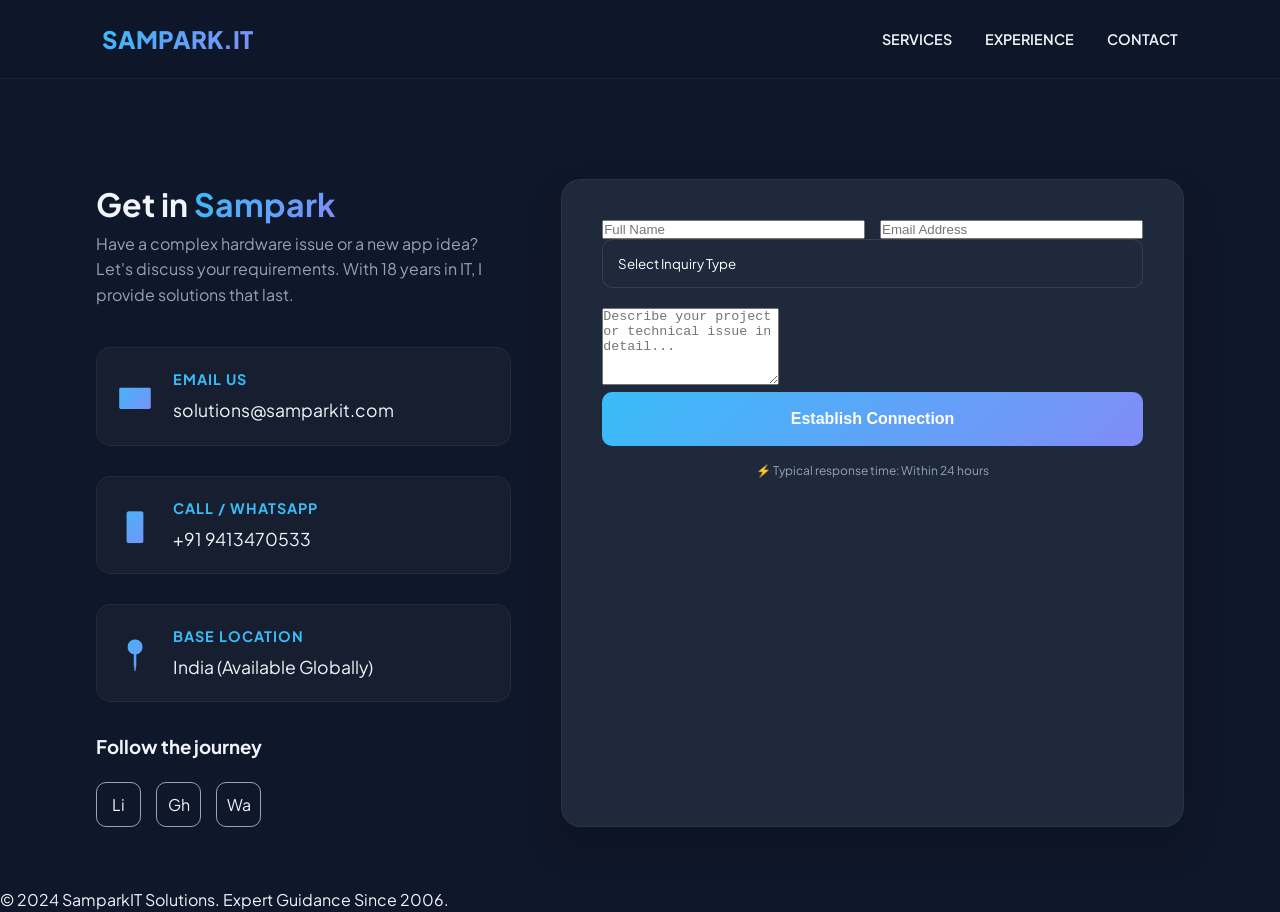
==== contact.html @ a1d3b314 "Add files via upload" ====
<!DOCTYPE html>
<html lang="en">
<head>
    <meta charset="UTF-8">
    <meta name="viewport" content="width=device-width, initial-scale=1.0">
    <title>Contact | SamparkIT Solutions</title>
    <link rel="stylesheet" href="style.css">
    <style>
        /* Specific Styles for Contact Page */
        .contact-wrapper {
            display: grid;
            grid-template-columns: 1fr 1.5fr;
            gap: 50px;
            margin-top: 40px;
        }

        .contact-info h2 { font-size: 2.5rem; margin-bottom: 20px; }
        
        .info-item {
            display: flex;
            align-items: center;
            gap: 20px;
            margin-bottom: 30px;
            background: rgba(255, 255, 255, 0.03);
            padding: 20px;
            border-radius: 15px;
            border: 1px solid rgba(255, 255, 255, 0.05);
            transition: 0.3s;
        }

        .info-item:hover {
            border-color: var(--accent);
            background: rgba(56, 189, 248, 0.05);
        }

        .info-icon {
            font-size: 1.8rem;
            background: var(--gradient);
            -webkit-background-clip: text;
            -webkit-text-fill-color: transparent;
        }

        .info-text h4 { margin: 0; color: var(--accent); font-size: 0.9rem; letter-spacing: 1px; text-transform: uppercase; }
        .info-text p { margin: 5px 0 0; font-size: 1.1rem; color: var(--text-main); }

        .contact-form-card {
            background: var(--card-bg);
            padding: 40px;
            border-radius: 20px;
            border: 1px solid rgba(255, 255, 255, 0.05);
            box-shadow: 0 20px 40px rgba(0,0,0,0.2);
        }

        select {
            width: 100%; padding: 15px; margin-bottom: 20px;
            background: #1e293b; border: 1px solid rgba(255,255,255,0.1);
            color: white; border-radius: 10px; font-family: inherit;
            appearance: none;
        }

        .social-links { display: flex; gap: 15px; margin-top: 20px; }
        .social-icon {
            width: 45px; height: 45px;
            display: flex; align-items: center; justify-content: center;
            border: 1px solid var(--text-dim); border-radius: 10px;
            color: var(--text-main); text-decoration: none; transition: 0.3s;
        }
        .social-icon:hover { border-color: var(--accent); color: var(--accent); transform: translateY(-3px); }

        @media (max-width: 850px) {
            .contact-wrapper { grid-template-columns: 1fr; }
        }
    </style>
</head>
<body>
    <header>
        <a href="index.html" class="logo">SAMPARK.IT</a>
        <nav>
            <a href="services.html">SERVICES</a>
            <a href="experience.html">EXPERIENCE</a>
            <a href="contact.html">CONTACT</a>
        </nav>
    </header>

    <div class="container">
        <div class="contact-wrapper">
            
            <!-- Left Side: Info -->
            <div class="contact-info">
                <h1>Get in <span class="grad-text">Sampark</span></h1>
                <p style="color:var(--text-dim); margin-bottom: 40px;">
                    Have a complex hardware issue or a new app idea? Let's discuss your requirements. With 18 years in IT, I provide solutions that last.
                </p>

                <div class="info-item">
                    <div class="info-icon">📧</div>
                    <div class="info-text">
                        <h4>Email Us</h4>
                        <p>solutions@samparkit.com</p>
                    </div>
                </div>

                <div class="info-item">
                    <div class="info-icon">📱</div>
                    <div class="info-text">
                        <h4>Call / WhatsApp</h4>
                        <p>+91 9413470533</p>
                    </div>
                </div>

                <div class="info-item">
                    <div class="info-icon">📍</div>
                    <div class="info-text">
                        <h4>Base Location</h4>
                        <p>India (Available Globally)</p>
                    </div>
                </div>

                <h3>Follow the journey</h3>
                <div class="social-links">
                    <a href="#" class="social-icon">Li</a> <!-- LinkedIn -->
                    <a href="#" class="social-icon">Gh</a> <!-- GitHub -->
                    <a href="#" class="social-icon">Wa</a> <!-- WhatsApp -->
                </div>
            </div>

            <!-- Right Side: Form -->
            <div class="contact-form-card">
                <form>
                    <div style="display: grid; grid-template-columns: 1fr 1fr; gap: 15px;">
                        <input type="text" placeholder="Full Name" required>
                        <input type="email" placeholder="Email Address" required>
                    </div>
                    
                    <select required>
                        <option value="" disabled selected>Select Inquiry Type</option>
                        <option value="hardware">Hardware Infrastructure</option>
                        <option value="networking">Networking & Security</option>
                        <option value="app">Flutter App Development</option>
                        <option value="web">Web Engineering</option>
                        <option value="consultation">IT Consultation</option>
                    </select>

                    <textarea rows="5" placeholder="Describe your project or technical issue in detail..." required></textarea>
                    
                    <button type="submit" class="btn" style="width: 100%; font-size: 1rem; padding: 18px;">
                        Establish Connection
                    </button>
                    
                    <p style="text-align: center; font-size: 12px; color: var(--text-dim); margin-top: 15px;">
                        ⚡ Typical response time: Within 24 hours
                    </p>
                </form>
            </div>

        </div>
    </div>

    <footer>&copy; 2024 SamparkIT Solutions. Expert Guidance Since 2006.</footer>
</body>
</html>
---- style.css ----
@import url('https://fonts.googleapis.com/css2?family=Plus+Jakarta+Sans:wght@300;400;600;800&display=swap');

:root {
    --bg: #0f172a;
    --card-bg: #1e293b;
    --accent: #38bdf8;
    --gradient: linear-gradient(135deg, #38bdf8 0%, #818cf8 100%);
    --text-main: #f1f5f9;
    --text-dim: #94a3b8;
}

* { margin: 0; padding: 0; box-sizing: border-box; }

body {
    font-family: 'Plus Jakarta Sans', sans-serif;
    background-color: var(--bg);
    color: var(--text-main);
    line-height: 1.6;
    overflow-x: hidden;
}

/* Navbar */
header {
    padding: 20px 8%;
    display: flex;
    justify-content: space-between;
    align-items: center;
    background: rgba(15, 23, 42, 0.9);
    backdrop-filter: blur(12px);
    position: sticky;
    top: 0;
    z-index: 1000;
    border-bottom: 1px solid rgba(255,255,255,0.05);
}

.logo {
    font-size: 1.5rem;
    font-weight: 800;
    background: var(--gradient);
    -webkit-background-clip: text;
    -webkit-text-fill-color: transparent;
    text-decoration: none;
}

nav a {
    color: var(--text-main);
    text-decoration: none;
    margin-left: 30px;
    font-weight: 600;
    font-size: 0.9rem;
    transition: 0.3s;
}

nav a:hover { color: var(--accent); }

/* Layout */
.container { width: 85%; max-width: 1100px; margin: auto; padding: 60px 0; }

.grad-text {
    background: var(--gradient);
    -webkit-background-clip: text;
    -webkit-text-fill-color: transparent;
}

.btn {
    background: var(--gradient);
    color: white;
    padding: 14px 28px;
    border-radius: 10px;
    text-decoration: none;
    font-weight: 700;
    display: inline-block;
    transition: 0.4s;
    border: none;
}

.btn:hover { transform: translateY(-3px); box-shadow: 0 10px 20px rgba(56, 189, 248, 0.3); }

/* Components */
.card {
    background: var(--card-bg);
    padding: 30px;
    border-radius: 20px;
    border: 1px solid rgba(255, 255, 255, 0.05);
    transition: 0.4s;
    position: relative;
}

.card:hover { border-color: var(--accent); transform: translateY(-5px); }

.grid { display: grid; grid-template-columns: repeat(auto-fit, minmax(300px, 1fr)); gap: 25px; margin-top: 40px; }

/* Badge */
.exp-badge {
    display: inline-block;
    padding: 6px 16px;
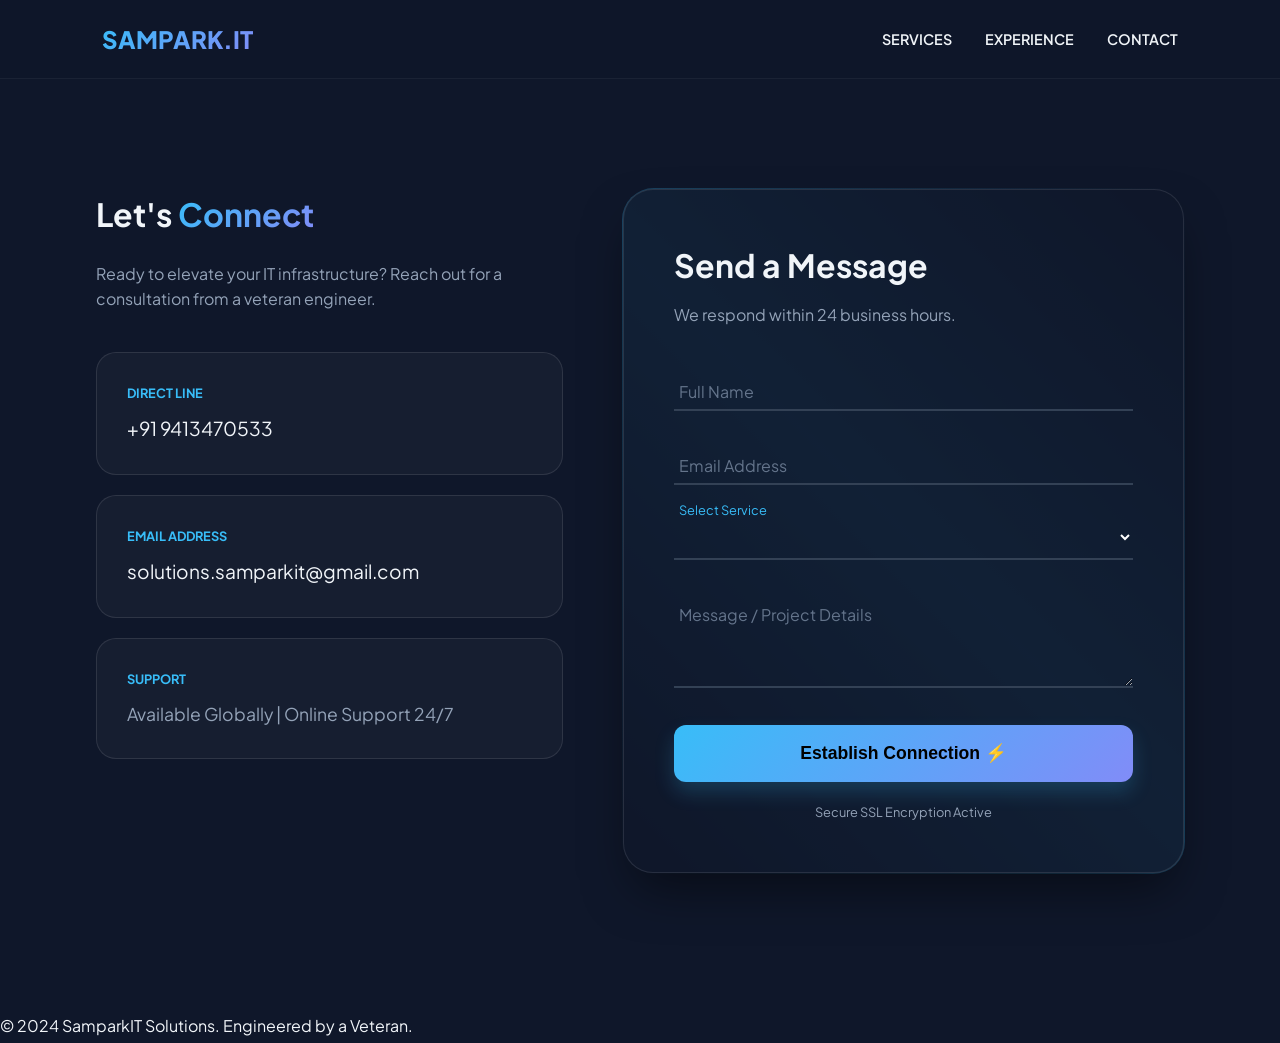
==== commit 4ed17d85: "Update contact.html" ====
--- a/contact.html
+++ b/contact.html
@@ -1,78 +1,150 @@
 <!DOCTYPE html>
 <html lang="en">
 <head>
+    <!-- Google tag (gtag.js) - Google Analytics -->
+    <script async src="https://www.googletagmanager.com/gtag/js?id=G-PD1MJ5YRSR"></script>
+    <script>
+      window.dataLayer = window.dataLayer || [];
+      function gtag(){dataLayer.push(arguments);}
+      gtag('js', new Date());
+      gtag('config', 'G-PD1MJ5YRSR');
+    </script>
+
     <meta charset="UTF-8">
     <meta name="viewport" content="width=device-width, initial-scale=1.0">
     <title>Contact | SamparkIT Solutions</title>
+    <meta name="description" content="Reach out to SamparkIT Solutions for professional IT consulting, networking, and software development.">
     <link rel="stylesheet" href="style.css">
+    <link rel="icon" type="image/png" href="favicon.png">
+
     <style>
-        /* Specific Styles for Contact Page */
+        :root {
+            --glass-bg: rgba(255, 255, 255, 0.03);
+            --glass-border: rgba(255, 255, 255, 0.1);
+            --accent-glow: rgba(56, 189, 248, 0.3);
+        }
+
         .contact-wrapper {
             display: grid;
-            grid-template-columns: 1fr 1.5fr;
-            gap: 50px;
-            margin-top: 40px;
-        }
-
-        .contact-info h2 { font-size: 2.5rem; margin-bottom: 20px; }
+            grid-template-columns: 1fr 1.2fr;
+            gap: 60px;
+            margin-top: 50px;
+            align-items: start;
+        }
+
+        /* Left Side: Info Items */
+        .info-card {
+            background: var(--glass-bg);
+            border: 1px solid var(--glass-border);
+            padding: 30px;
+            border-radius: 20px;
+            margin-bottom: 20px;
+            transition: 0.3s;
+        }
+        .info-card:hover {
+            border-color: var(--accent);
+            transform: scale(1.02);
+            box-shadow: 0 10px 30px rgba(0,0,0,0.3);
+        }
+
+        /* Right Side: Advanced Form */
+        .form-container {
+            background: rgba(15, 23, 42, 0.8);
+            border: 1px solid var(--glass-border);
+            padding: 50px;
+            border-radius: 30px;
+            position: relative;
+            box-shadow: 0 25px 50px -12px rgba(0, 0, 0, 0.5);
+        }
+
+        .form-container::before {
+            content: '';
+            position: absolute;
+            top: -2px; left: -2px; right: -2px; bottom: -2px;
+            background: linear-gradient(45deg, transparent, var(--accent), transparent);
+            z-index: -1;
+            border-radius: 32px;
+            opacity: 0.3;
+        }
+
+        .input-group {
+            position: relative;
+            margin-bottom: 30px;
+        }
+
+        .input-group input, 
+        .input-group textarea,
+        .input-group select {
+            width: 100%;
+            background: transparent;
+            border: none;
+            border-bottom: 2px solid #334155;
+            padding: 12px 5px;
+            color: white;
+            font-size: 1rem;
+            outline: none;
+            transition: 0.4s;
+        }
+
+        /* Label Animation */
+        .input-group label {
+            position: absolute;
+            top: 12px; left: 5px;
+            color: #64748b;
+            pointer-events: none;
+            transition: 0.3s;
+        }
+
+        .input-group input:focus ~ label,
+        .input-group input:valid ~ label,
+        .input-group textarea:focus ~ label,
+        .input-group textarea:valid ~ label {
+            top: -15px;
+            font-size: 0.8rem;
+            color: var(--accent);
+            font-weight: bold;
+        }
+
+        .input-group input:focus, 
+        .input-group textarea:focus {
+            border-color: var(--accent);
+            box-shadow: 0 5px 15px var(--accent-glow);
+        }
+
+        .form-header { margin-bottom: 40px; }
+        .form-header h2 { font-size: 2rem; margin-bottom: 10px; }
         
-        .info-item {
-            display: flex;
-            align-items: center;
-            gap: 20px;
-            margin-bottom: 30px;
-            background: rgba(255, 255, 255, 0.03);
-            padding: 20px;
-            border-radius: 15px;
-            border: 1px solid rgba(255, 255, 255, 0.05);
-            transition: 0.3s;
-        }
-
-        .info-item:hover {
-            border-color: var(--accent);
-            background: rgba(56, 189, 248, 0.05);
-        }
-
-        .info-icon {
-            font-size: 1.8rem;
+        /* Modern Select Box */
+        select option { background: #0f172a; color: white; }
+
+        .submit-btn {
             background: var(--gradient);
-            -webkit-background-clip: text;
-            -webkit-text-fill-color: transparent;
-        }
-
-        .info-text h4 { margin: 0; color: var(--accent); font-size: 0.9rem; letter-spacing: 1px; text-transform: uppercase; }
-        .info-text p { margin: 5px 0 0; font-size: 1.1rem; color: var(--text-main); }
-
-        .contact-form-card {
-            background: var(--card-bg);
-            padding: 40px;
-            border-radius: 20px;
-            border: 1px solid rgba(255, 255, 255, 0.05);
-            box-shadow: 0 20px 40px rgba(0,0,0,0.2);
-        }
-
-        select {
-            width: 100%; padding: 15px; margin-bottom: 20px;
-            background: #1e293b; border: 1px solid rgba(255,255,255,0.1);
-            color: white; border-radius: 10px; font-family: inherit;
-            appearance: none;
-        }
-
-        .social-links { display: flex; gap: 15px; margin-top: 20px; }
-        .social-icon {
-            width: 45px; height: 45px;
-            display: flex; align-items: center; justify-content: center;
-            border: 1px solid var(--text-dim); border-radius: 10px;
-            color: var(--text-main); text-decoration: none; transition: 0.3s;
-        }
-        .social-icon:hover { border-color: var(--accent); color: var(--accent); transform: translateY(-3px); }
-
-        @media (max-width: 850px) {
+            color: #000;
+            padding: 18px 40px;
+            border-radius: 12px;
+            border: none;
+            width: 100%;
+            font-weight: bold;
+            font-size: 1.1rem;
+            cursor: pointer;
+            transition: 0.4s;
+            box-shadow: 0 10px 20px rgba(56, 189, 248, 0.2);
+        }
+
+        .submit-btn:hover {
+            transform: translateY(-3px);
+            box-shadow: 0 15px 30px rgba(56, 189, 248, 0.4);
+            letter-spacing: 1px;
+        }
+
+        @media (max-width: 900px) {
             .contact-wrapper { grid-template-columns: 1fr; }
+            .form-container { padding: 30px; }
         }
     </style>
 </head>
 <body>
+
     <header>
         <a href="index.html" class="logo">SAMPARK.IT</a>
         <nav>
@@ -85,70 +157,66 @@
     <div class="container">
         <div class="contact-wrapper">
             
-            <!-- Left Side: Info -->
-            <div class="contact-info">
-                <h1>Get in <span class="grad-text">Sampark</span></h1>
-                <p style="color:var(--text-dim); margin-bottom: 40px;">
-                    Have a complex hardware issue or a new app idea? Let's discuss your requirements. With 18 years in IT, I provide solutions that last.
-                </p>
-
-                <div class="info-item">
-                    <div class="info-icon">📧</div>
-                    <div class="info-text">
-                        <h4>Email Us</h4>
-                        <p>solutions@samparkit.com</p>
-                    </div>
-                </div>
-
-                <div class="info-item">
-                    <div class="info-icon">📱</div>
-                    <div class="info-text">
-                        <h4>Call / WhatsApp</h4>
-                        <p>+91 9413470533</p>
-                    </div>
-                </div>
-
-                <div class="info-item">
-                    <div class="info-icon">📍</div>
-                    <div class="info-text">
-                        <h4>Base Location</h4>
-                        <p>India (Available Globally)</p>
-                    </div>
-                </div>
-
-                <h3>Follow the journey</h3>
-                <div class="social-links">
-                    <a href="#" class="social-icon">Li</a> <!-- LinkedIn -->
-                    <a href="#" class="social-icon">Gh</a> <!-- GitHub -->
-                    <a href="#" class="social-icon">Wa</a> <!-- WhatsApp -->
+            <!-- Left Side: Contact Details -->
+            <div class="contact-sidebar">
+                <h1 style="margin-bottom: 20px;">Let's <span class="grad-text">Connect</span></h1>
+                <p style="color:var(--text-dim); margin-bottom: 40px;">Ready to elevate your IT infrastructure? Reach out for a consultation from a veteran engineer.</p>
+                
+                <div class="info-card">
+                    <h4 style="color:var(--accent); margin-bottom: 10px; font-size: 0.8rem; text-transform: uppercase;">Direct Line</h4>
+                    <p style="font-size: 1.2rem;">+91 9413470533</p>
+                </div>
+
+                <div class="info-card">
+                    <h4 style="color:var(--accent); margin-bottom: 10px; font-size: 0.8rem; text-transform: uppercase;">Email Address</h4>
+                    <p style="font-size: 1.2rem;">solutions.samparkit@gmail.com</p>
+                </div>
+
+                <div class="info-card">
+                    <h4 style="color:var(--accent); margin-bottom: 10px; font-size: 0.8rem; text-transform: uppercase;">Support</h4>
+                    <p style="font-size: 1.1rem; color:var(--text-dim);">Available Globally | Online Support 24/7</p>
                 </div>
             </div>
 
-            <!-- Right Side: Form -->
-            <div class="contact-form-card">
-                <form>
-                    <div style="display: grid; grid-template-columns: 1fr 1fr; gap: 15px;">
-                        <input type="text" placeholder="Full Name" required>
-                        <input type="email" placeholder="Email Address" required>
-                    </div>
+            <!-- Right Side: Advanced Glass Form -->
+            <div class="form-container">
+                <div class="form-header">
+                    <h2>Send a Message</h2>
+                    <p style="color:var(--text-dim);">We respond within 24 business hours.</p>
+                </div>
+
+                <form action="https://formspree.io/f/xzdlyelr" method="POST">
+                    <div class="input-group">
+                        <input type="text" name="name" required>
+                        <label>Full Name</label>
+                    </div>
+
+                    <div class="input-group">
+                        <input type="email" name="email" required>
+                        <label>Email Address</label>
+                    </div>
+
+                    <div class="input-group">
+                        <select name="service_type" required style="padding-left: 0;">
+                            <option value="" disabled selected></option>
+                            <option value="Networking">Networking</option>
+                            <option value="Hardware Infrastructure">Hardware Infrastructure</option>
+                            <option value="Web Engineering">Web Engineering</option>
+                            <option value="Mobile App">Mobile App Development</option>
+                            <option value="Other">Other IT Consultation</option>
+                        </select>
+                        <label style="top: -15px; font-size: 0.8rem; color: var(--accent);">Select Service</label>
+                    </div>
+
+                    <div class="input-group">
+                        <textarea name="message" rows="4" required></textarea>
+                        <label>Message / Project Details</label>
+                    </div>
+
+                    <button type="submit" class="submit-btn">Establish Connection ⚡</button>
                     
-                    <select required>
-                        <option value="" disabled selected>Select Inquiry Type</option>
-                        <option value="hardware">Hardware Infrastructure</option>
-                        <option value="networking">Networking & Security</option>
-                        <option value="app">Flutter App Development</option>
-                        <option value="web">Web Engineering</option>
-                        <option value="consultation">IT Consultation</option>
-                    </select>
-
-                    <textarea rows="5" placeholder="Describe your project or technical issue in detail..." required></textarea>
-                    
-                    <button type="submit" class="btn" style="width: 100%; font-size: 1rem; padding: 18px;">
-                        Establish Connection
-                    </button>
-                    
-                    <p style="text-align: center; font-size: 12px; color: var(--text-dim); margin-top: 15px;">
-                        ⚡ Typical response time: Within 24 hours
+                    <p style="text-align: center; color: var(--text-dim); font-size: 0.8rem; margin-top: 20px;">
+                        Secure SSL Encryption Active
                     </p>
                 </form>
             </div>
@@ -156,6 +224,7 @@
         </div>
     </div>
 
-    <footer>&copy; 2024 SamparkIT Solutions. Expert Guidance Since 2006.</footer>
+    <footer style="margin-top: 80px;">&copy; 2024 SamparkIT Solutions. Engineered by a Veteran.</footer>
+
 </body>
-</html>+</html>
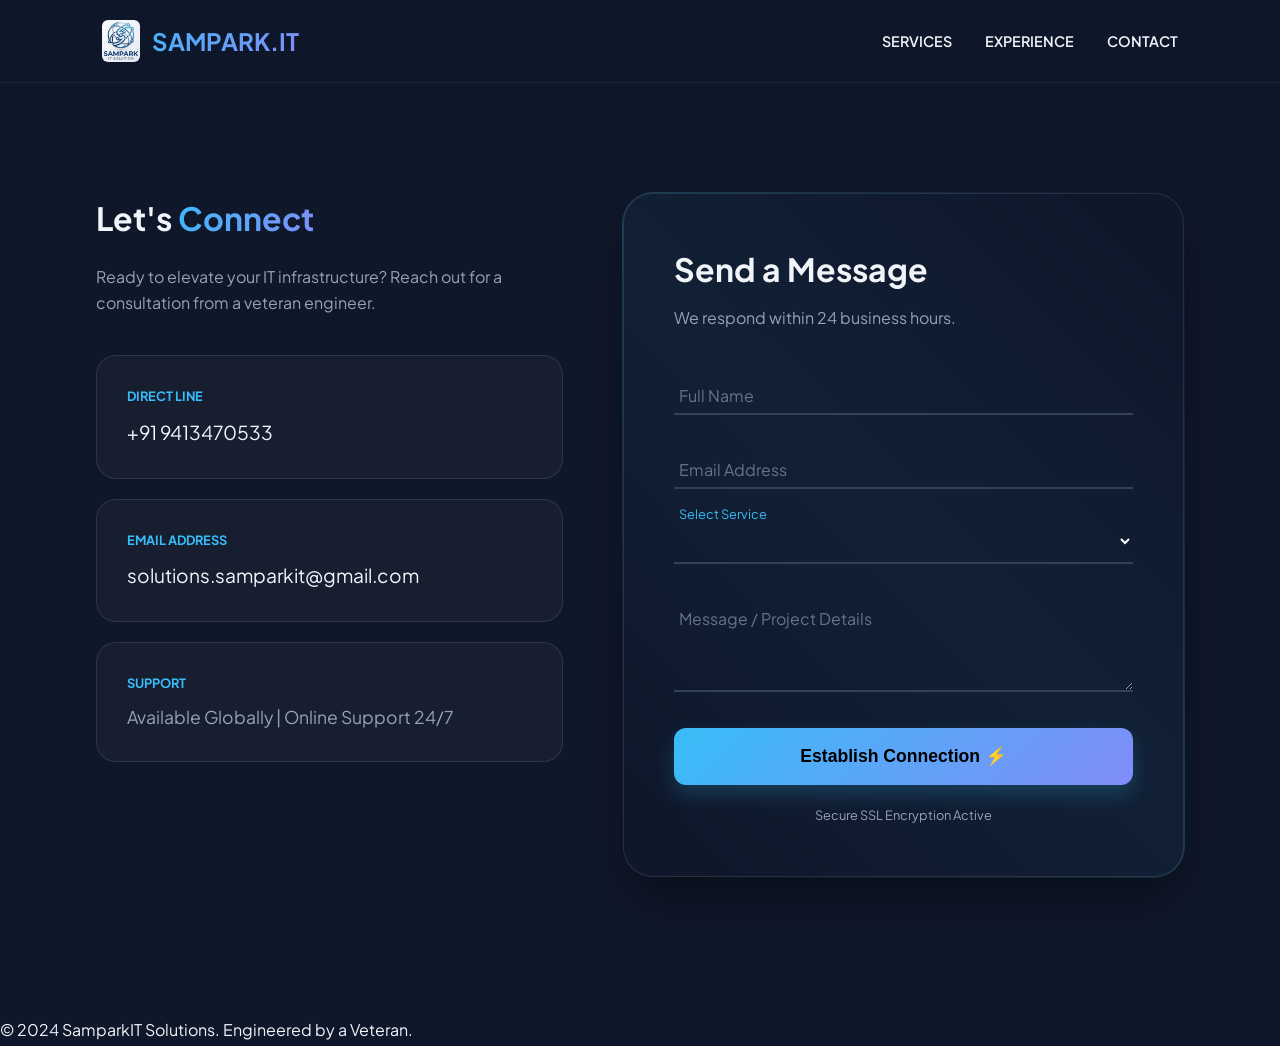
==== commit 47c396f2: "Restore contact.html with original content" ====
--- a/contact.html
+++ b/contact.html
@@ -32,7 +32,6 @@
             align-items: start;
         }
 
-        /* Left Side: Info Items */
         .info-card {
             background: var(--glass-bg);
             border: 1px solid var(--glass-border);
@@ -47,7 +46,6 @@
             box-shadow: 0 10px 30px rgba(0,0,0,0.3);
         }
 
-        /* Right Side: Advanced Form */
         .form-container {
             background: rgba(15, 23, 42, 0.8);
             border: 1px solid var(--glass-border);
@@ -86,7 +84,6 @@
             transition: 0.4s;
         }
 
-        /* Label Animation */
         .input-group label {
             position: absolute;
             top: 12px; left: 5px;
@@ -114,7 +111,6 @@
         .form-header { margin-bottom: 40px; }
         .form-header h2 { font-size: 2rem; margin-bottom: 10px; }
         
-        /* Modern Select Box */
         select option { background: #0f172a; color: white; }
 
         .submit-btn {
@@ -146,7 +142,10 @@
 <body>
 
     <header>
-        <a href="index.html" class="logo">SAMPARK.IT</a>
+        <a href="index.html" class="logo" style="display: flex; align-items: center; gap: 12px; text-decoration: none;">
+            <img src="favicon.png?v=2" alt="SamparkIT Logo" style="height: 42px; width: auto; border-radius: 6px; display: block;">
+            <span style="font-weight: bold; font-size: 1.5rem; color: white;">SAMPARK.IT</span>
+        </a>
         <nav>
             <a href="services.html">SERVICES</a>
             <a href="experience.html">EXPERIENCE</a>
@@ -157,7 +156,6 @@
     <div class="container">
         <div class="contact-wrapper">
             
-            <!-- Left Side: Contact Details -->
             <div class="contact-sidebar">
                 <h1 style="margin-bottom: 20px;">Let's <span class="grad-text">Connect</span></h1>
                 <p style="color:var(--text-dim); margin-bottom: 40px;">Ready to elevate your IT infrastructure? Reach out for a consultation from a veteran engineer.</p>
@@ -178,7 +176,6 @@
                 </div>
             </div>
 
-            <!-- Right Side: Advanced Glass Form -->
             <div class="form-container">
                 <div class="form-header">
                     <h2>Send a Message</h2>
--- a/style.css
+++ b/style.css
@@ -93,4 +93,17 @@
 /* Badge */
 .exp-badge {
     display: inline-block;
-    padding: 6px 16px;+    padding: 6px 16px;
+    .logo img {
+    max-height: 50px; /* Logo ki height control karne ke liye */
+    display: inline-block;
+    vertical-align: middle;
+}
+
+.logo {
+    display: flex;
+    align-items: center;
+    font-weight: bold;
+    color: white;
+    font-size: 1.5rem;
+}
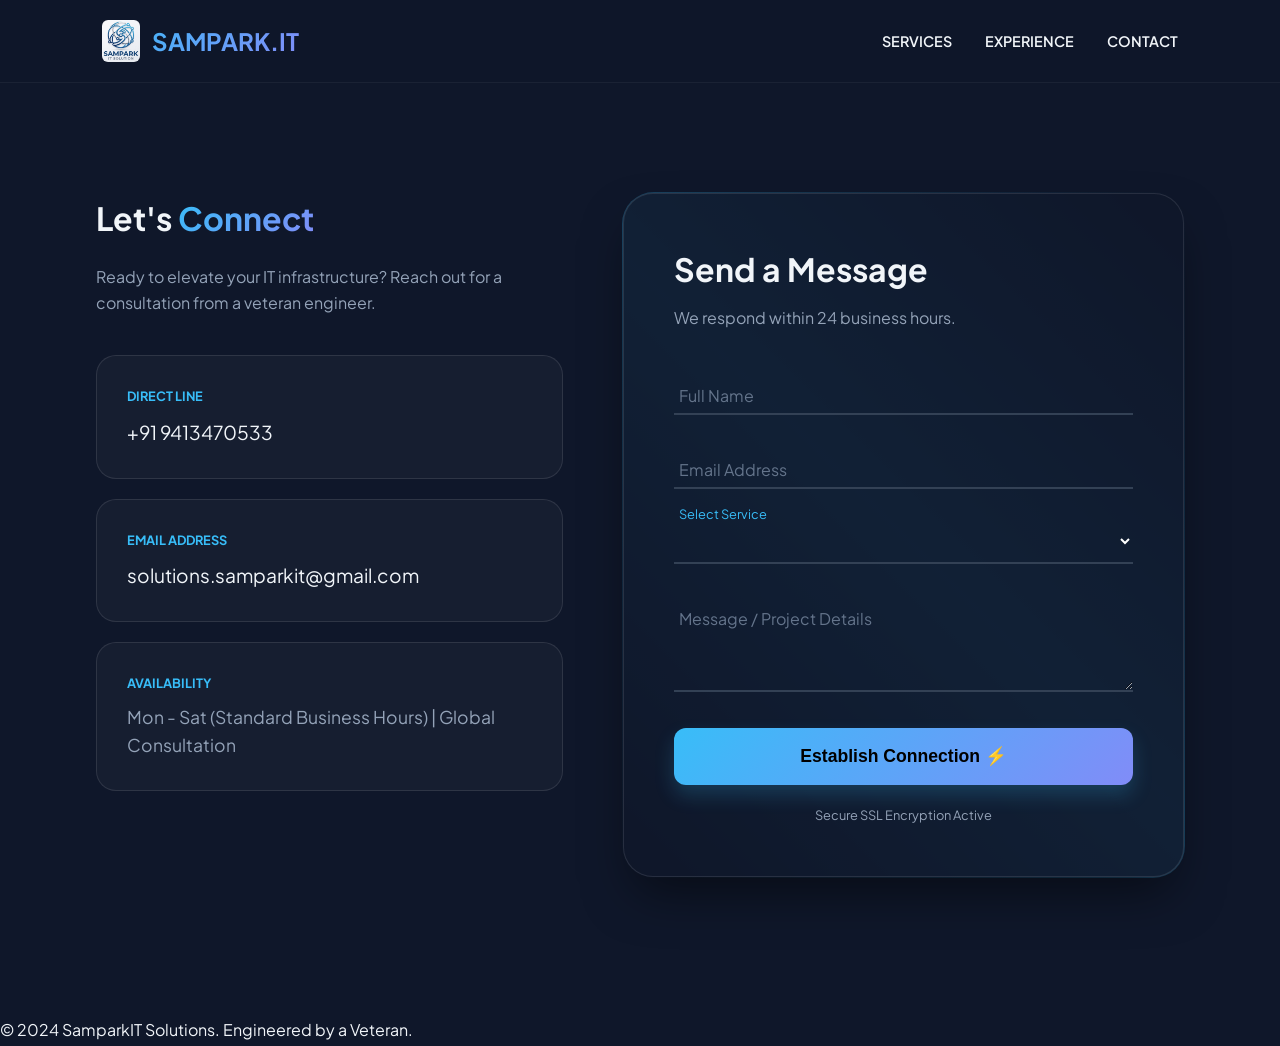
==== commit 8172a627: "Modify availability details in contact.html Updated availability information in the contact sidebar." ====
--- a/contact.html
+++ b/contact.html
@@ -15,7 +15,7 @@
     <title>Contact | SamparkIT Solutions</title>
     <meta name="description" content="Reach out to SamparkIT Solutions for professional IT consulting, networking, and software development.">
     <link rel="stylesheet" href="style.css">
-    <link rel="icon" type="image/png" href="favicon.png">
+    <link rel="icon" type="image/png" href="https://prabodhbhardwaj.github.io/sampark-it/favicon.png">
 
     <style>
         :root {
@@ -143,7 +143,7 @@
 
     <header>
         <a href="index.html" class="logo" style="display: flex; align-items: center; gap: 12px; text-decoration: none;">
-            <img src="favicon.png?v=2" alt="SamparkIT Logo" style="height: 42px; width: auto; border-radius: 6px; display: block;">
+            <img src="https://prabodhbhardwaj.github.io/sampark-it/favicon.png" alt="SamparkIT Logo" style="height: 42px; width: auto; border-radius: 6px; display: block;">
             <span style="font-weight: bold; font-size: 1.5rem; color: white;">SAMPARK.IT</span>
         </a>
         <nav>
@@ -171,8 +171,9 @@
                 </div>
 
                 <div class="info-card">
-                    <h4 style="color:var(--accent); margin-bottom: 10px; font-size: 0.8rem; text-transform: uppercase;">Support</h4>
-                    <p style="font-size: 1.1rem; color:var(--text-dim);">Available Globally | Online Support 24/7</p>
+                    <h4 style="color:var(--accent); margin-bottom: 10px; font-size: 0.8rem; text-transform: uppercase;">Availability</h4>
+                    <!-- Updated realistic line here -->
+                    <p style="font-size: 1.1rem; color:var(--text-dim);">Mon - Sat (Standard Business Hours) | Global Consultation</p>
                 </div>
             </div>
 
